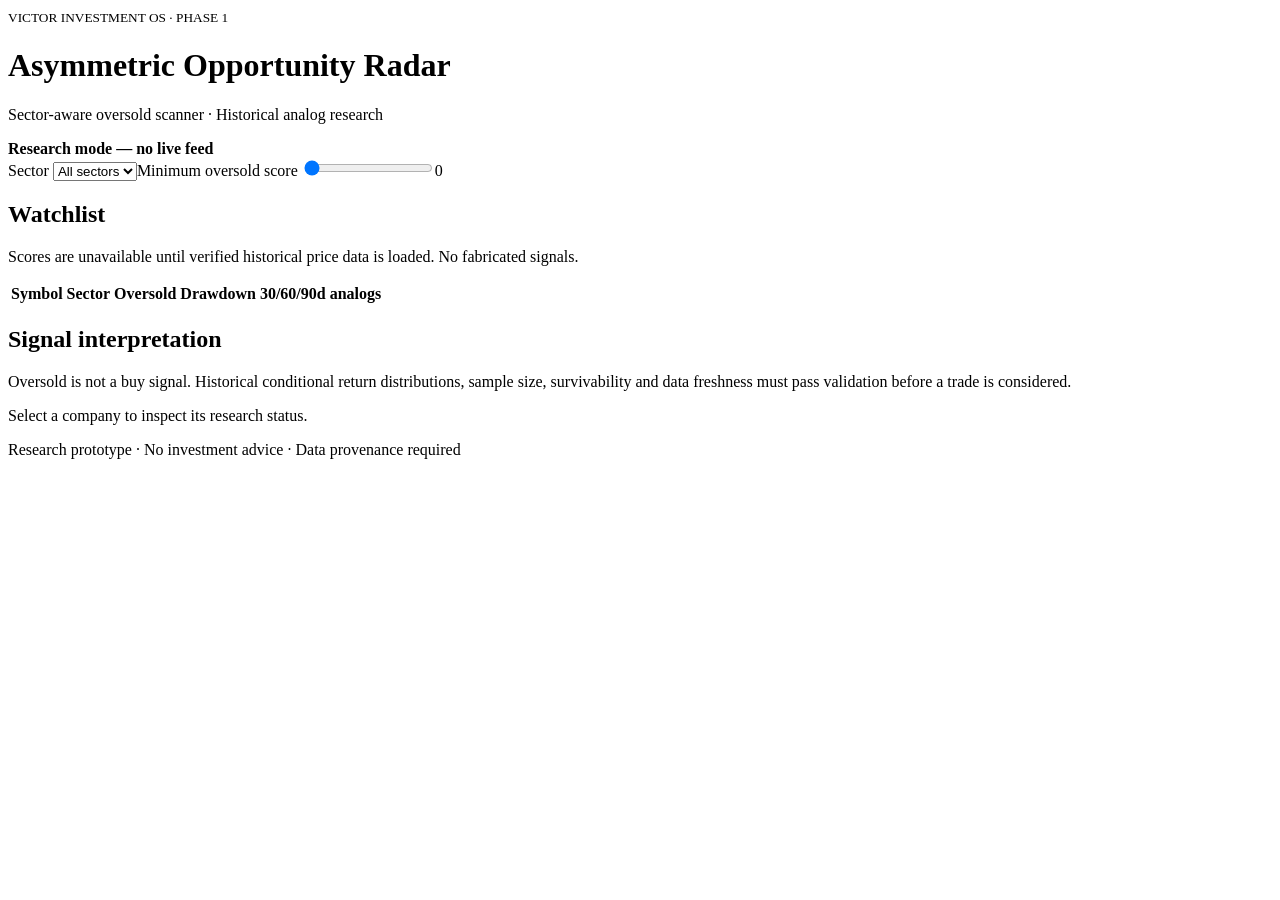
==== apps/asymmetric-opportunity/index.html @ 3dd9cea1 "feat(opportunity): add isolated phase 1 research prototype" ====
<!doctype html><html lang="zh-Hant"><head><meta charset="utf-8"><meta name="viewport" content="width=device-width,initial-scale=1"><title>Victor × Andre | Opportunity Radar</title><link rel="stylesheet" href="styles.css"></head><body><main><header><small>VICTOR INVESTMENT OS · PHASE 1</small><h1>Asymmetric Opportunity Radar</h1><p>Sector-aware oversold scanner · Historical analog research</p><strong id="status">Research mode — no live feed</strong></header><section class="controls"><label>Sector <select id="sector"><option value="all">All sectors</option></select></label><label>Minimum oversold score <input id="min" type="range" min="0" max="100" value="0"><output id="minValue">0</output></label></section><section><h2>Watchlist</h2><p class="muted">Scores are unavailable until verified historical price data is loaded. No fabricated signals.</p><div class="table"><table><thead><tr><th>Symbol</th><th>Sector</th><th>Oversold</th><th>Drawdown</th><th>30/60/90d analogs</th></tr></thead><tbody id="rows"></tbody></table></div></section><section><h2>Signal interpretation</h2><p>Oversold is not a buy signal. Historical conditional return distributions, sample size, survivability and data freshness must pass validation before a trade is considered.</p><p id="detail" class="muted">Select a company to inspect its research status.</p></section><footer>Research prototype · No investment advice · Data provenance required</footer></main><script src="app.js"></script></body></html>
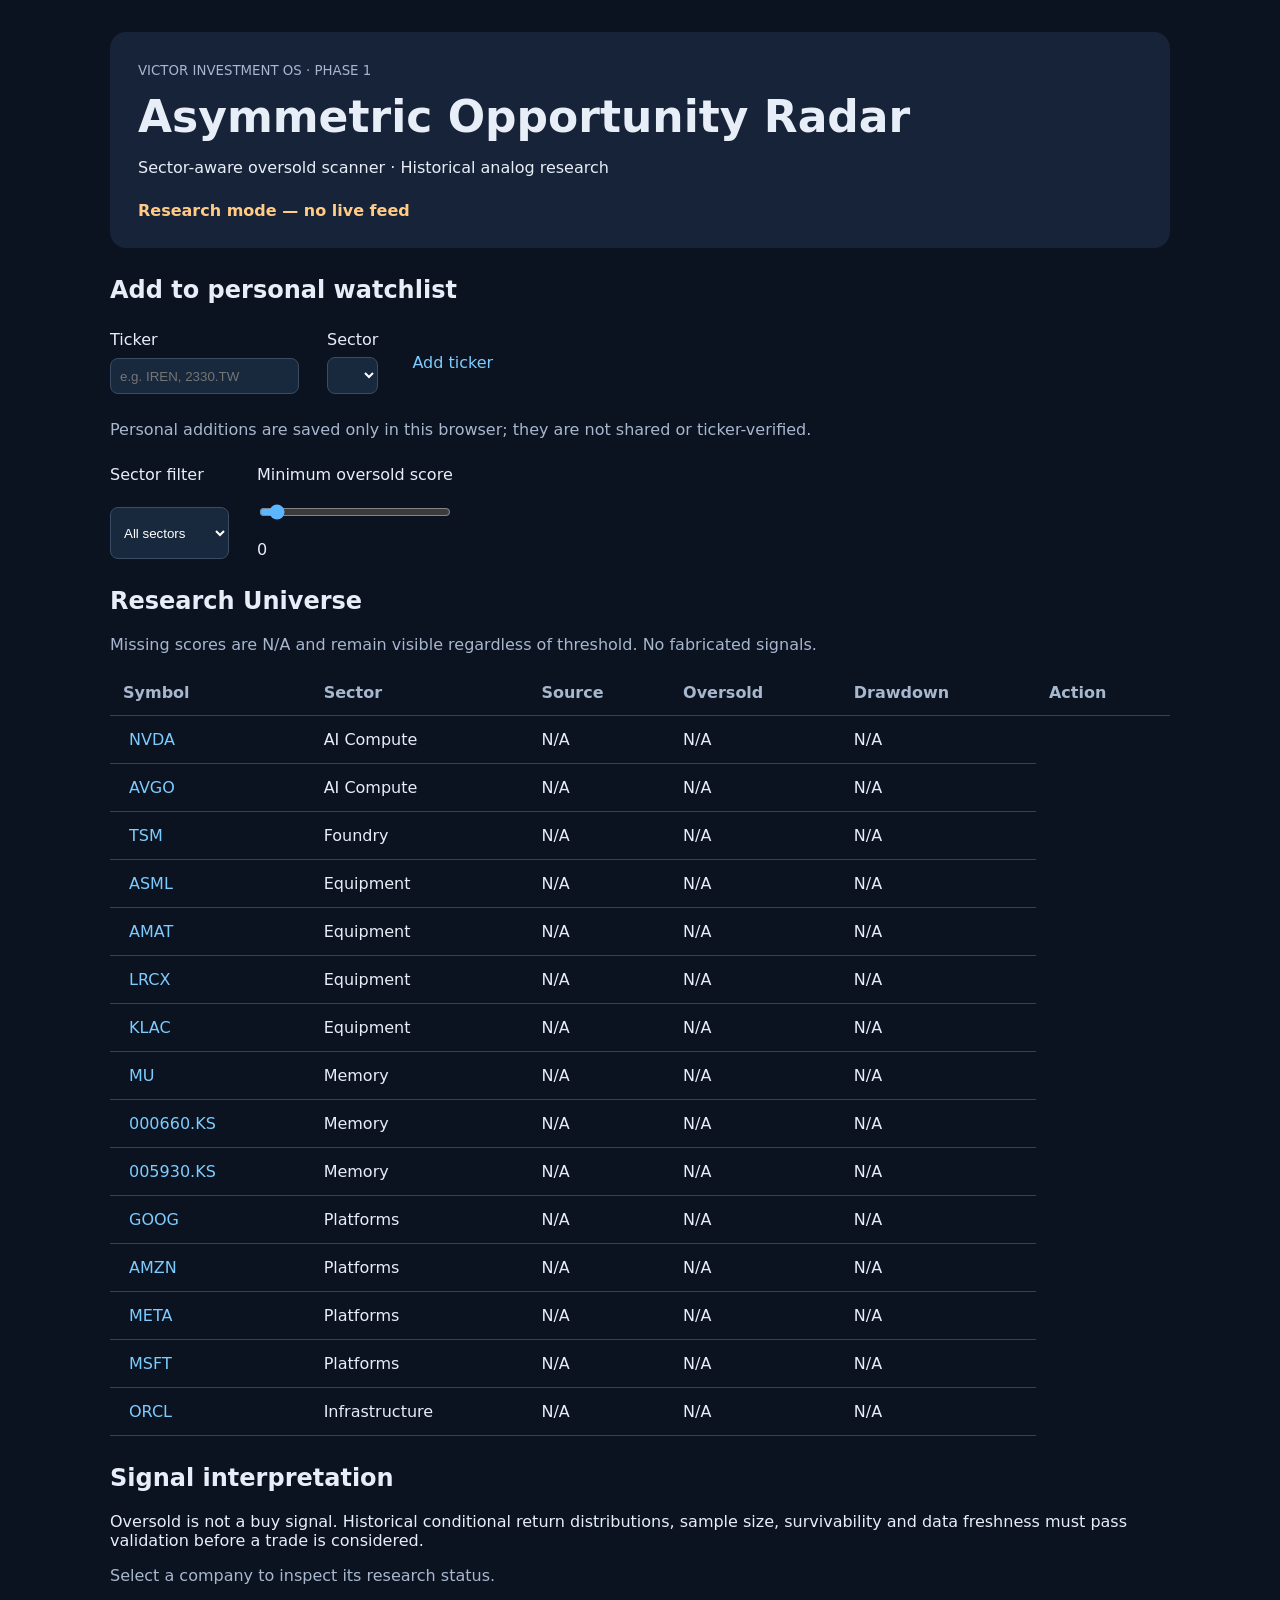
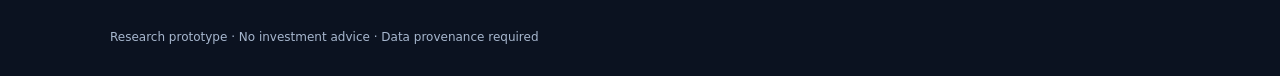
==== commit 5d71400b: "feat(opportunity): browser-local dynamic watchlist and sector filters" ====
--- a/apps/asymmetric-opportunity/index.html
+++ b/apps/asymmetric-opportunity/index.html
@@ -1 +1 @@
-<!doctype html><html lang="zh-Hant"><head><meta charset="utf-8"><meta name="viewport" content="width=device-width,initial-scale=1"><title>Victor × Andre | Opportunity Radar</title><link rel="stylesheet" href="styles.css"></head><body><main><header><small>VICTOR INVESTMENT OS · PHASE 1</small><h1>Asymmetric Opportunity Radar</h1><p>Sector-aware oversold scanner · Historical analog research</p><strong id="status">Research mode — no live feed</strong></header><section class="controls"><label>Sector <select id="sector"><option value="all">All sectors</option></select></label><label>Minimum oversold score <input id="min" type="range" min="0" max="100" value="0"><output id="minValue">0</output></label></section><section><h2>Watchlist</h2><p class="muted">Scores are unavailable until verified historical price data is loaded. No fabricated signals.</p><div class="table"><table><thead><tr><th>Symbol</th><th>Sector</th><th>Oversold</th><th>Drawdown</th><th>30/60/90d analogs</th></tr></thead><tbody id="rows"></tbody></table></div></section><section><h2>Signal interpretation</h2><p>Oversold is not a buy signal. Historical conditional return distributions, sample size, survivability and data freshness must pass validation before a trade is considered.</p><p id="detail" class="muted">Select a company to inspect its research status.</p></section><footer>Research prototype · No investment advice · Data provenance required</footer></main><script src="app.js"></script></body></html>+<!doctype html><html lang="zh-Hant"><head><meta charset="utf-8"><meta name="viewport" content="width=device-width,initial-scale=1"><title>Victor × Andre | Opportunity Radar</title><link rel="stylesheet" href="styles.css"></head><body><main><header><small>VICTOR INVESTMENT OS · PHASE 1</small><h1>Asymmetric Opportunity Radar</h1><p>Sector-aware oversold scanner · Historical analog research</p><strong id="status">Research mode — no live feed</strong></header><section><h2>Add to personal watchlist</h2><form id="addForm" class="controls"><label>Ticker <input id="ticker" required maxlength="18" placeholder="e.g. IREN, 2330.TW"></label><label>Sector <select id="newSector"></select></label><button type="submit">Add ticker</button></form><p id="feedback" class="muted">Personal additions are saved only in this browser; they are not shared or ticker-verified.</p></section><section class="controls"><label>Sector filter <select id="sector"><option value="all">All sectors</option></select></label><label>Minimum oversold score <input id="min" type="range" min="0" max="100" value="0"><output id="minValue">0</output></label></section><section><h2>Research Universe</h2><p class="muted">Missing scores are N/A and remain visible regardless of threshold. No fabricated signals.</p><div class="table"><table><thead><tr><th>Symbol</th><th>Sector</th><th>Source</th><th>Oversold</th><th>Drawdown</th><th>Action</th></tr></thead><tbody id="rows"></tbody></table></div></section><section><h2>Signal interpretation</h2><p>Oversold is not a buy signal. Historical conditional return distributions, sample size, survivability and data freshness must pass validation before a trade is considered.</p><p id="detail" class="muted">Select a company to inspect its research status.</p></section><footer>Research prototype · No investment advice · Data provenance required</footer></main><script src="app.js"></script></body></html>
--- a/apps/asymmetric-opportunity/styles.css
+++ b/apps/asymmetric-opportunity/styles.css
@@ -0,0 +1 @@
+:root{font-family:system-ui,-apple-system,sans-serif;color:#e8eef7;background:#0b1220}*{box-sizing:border-box}body{margin:0}main{max-width:1100px;margin:auto;padding:32px 20px}header{padding:28px;background:#162338;border-radius:16px}h1{font-size:clamp(28px,4vw,44px);margin:12px 0}small,.muted,footer{color:#a7b7ce}header strong{display:inline-block;color:#ffcb85;margin-top:8px}.controls{display:flex;flex-wrap:wrap;gap:28px;margin:26px 0}label{display:grid;gap:8px}select,input{accent-color:#5bb6ff;padding:9px;background:#18283d;color:white;border:1px solid #3a4d65;border-radius:8px}section{margin-top:28px}.table{overflow:auto}table{border-collapse:collapse;width:100%}th,td{padding:13px;text-align:left;border-bottom:1px solid #304158}th{color:#a7b7ce}button{color:#7dccff;background:none;border:0;cursor:pointer;font:inherit}button:hover{text-decoration:underline}footer{margin-top:45px;font-size:12px}
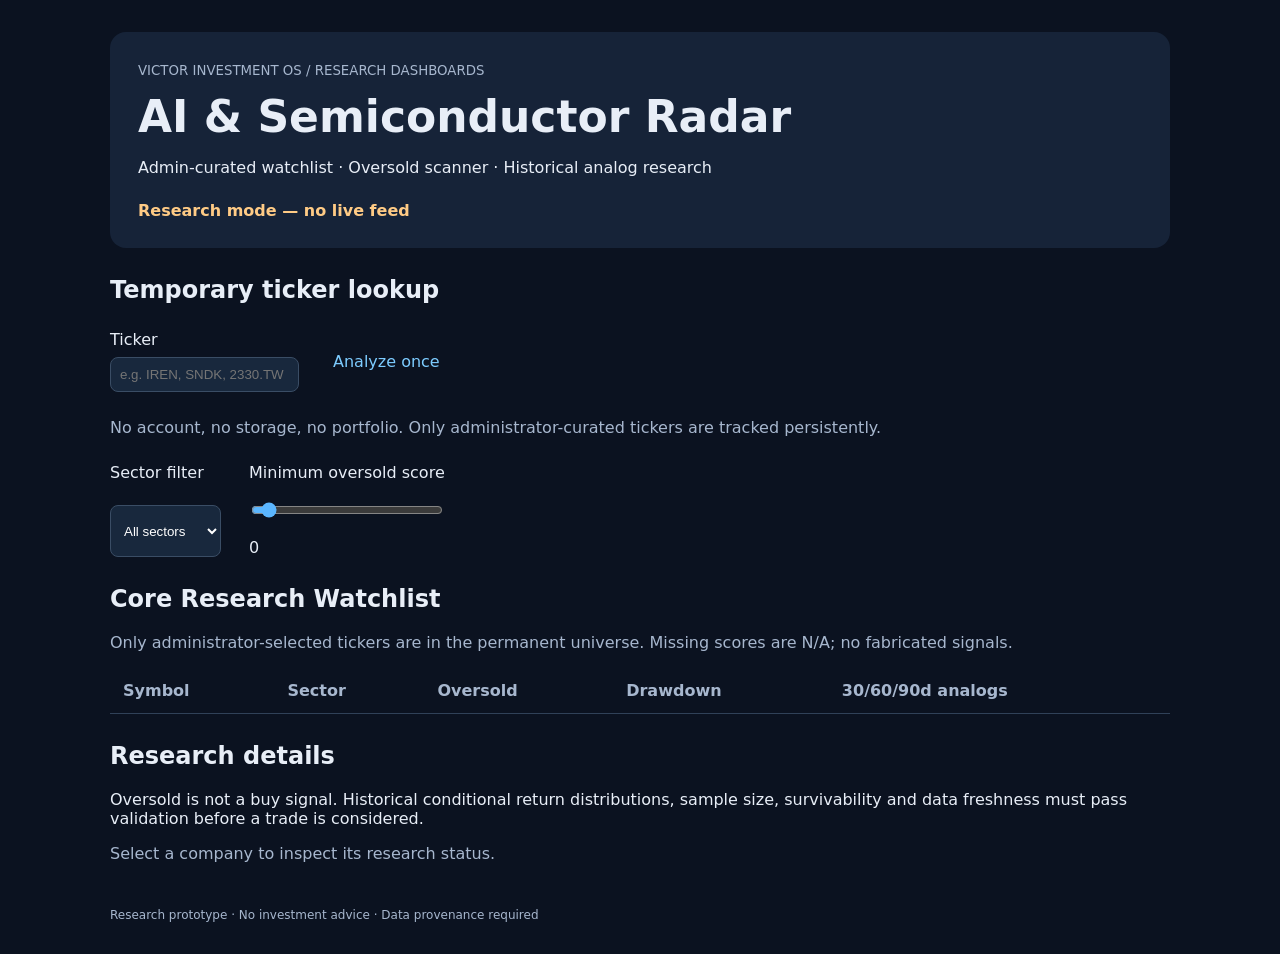
==== commit 06bda092: "refactor(opportunity): admin-curated universe and stateless temporary lookup" ====
--- a/apps/asymmetric-opportunity/index.html
+++ b/apps/asymmetric-opportunity/index.html
@@ -1 +1 @@
-<!doctype html><html lang="zh-Hant"><head><meta charset="utf-8"><meta name="viewport" content="width=device-width,initial-scale=1"><title>Victor × Andre | Opportunity Radar</title><link rel="stylesheet" href="styles.css"></head><body><main><header><small>VICTOR INVESTMENT OS · PHASE 1</small><h1>Asymmetric Opportunity Radar</h1><p>Sector-aware oversold scanner · Historical analog research</p><strong id="status">Research mode — no live feed</strong></header><section><h2>Add to personal watchlist</h2><form id="addForm" class="controls"><label>Ticker <input id="ticker" required maxlength="18" placeholder="e.g. IREN, 2330.TW"></label><label>Sector <select id="newSector"></select></label><button type="submit">Add ticker</button></form><p id="feedback" class="muted">Personal additions are saved only in this browser; they are not shared or ticker-verified.</p></section><section class="controls"><label>Sector filter <select id="sector"><option value="all">All sectors</option></select></label><label>Minimum oversold score <input id="min" type="range" min="0" max="100" value="0"><output id="minValue">0</output></label></section><section><h2>Research Universe</h2><p class="muted">Missing scores are N/A and remain visible regardless of threshold. No fabricated signals.</p><div class="table"><table><thead><tr><th>Symbol</th><th>Sector</th><th>Source</th><th>Oversold</th><th>Drawdown</th><th>Action</th></tr></thead><tbody id="rows"></tbody></table></div></section><section><h2>Signal interpretation</h2><p>Oversold is not a buy signal. Historical conditional return distributions, sample size, survivability and data freshness must pass validation before a trade is considered.</p><p id="detail" class="muted">Select a company to inspect its research status.</p></section><footer>Research prototype · No investment advice · Data provenance required</footer></main><script src="app.js"></script></body></html>+<!doctype html><html lang="zh-Hant"><head><meta charset="utf-8"><meta name="viewport" content="width=device-width,initial-scale=1"><title>Victor × Andre | AI & Semiconductor Radar</title><link rel="stylesheet" href="styles.css"></head><body><main><header><small>VICTOR INVESTMENT OS / RESEARCH DASHBOARDS</small><h1>AI & Semiconductor Radar</h1><p>Admin-curated watchlist · Oversold scanner · Historical analog research</p><strong id="status">Research mode — no live feed</strong></header><section><h2>Temporary ticker lookup</h2><form id="lookupForm" class="controls"><label>Ticker <input id="ticker" required maxlength="18" placeholder="e.g. IREN, SNDK, 2330.TW"></label><button type="submit">Analyze once</button></form><p id="feedback" class="muted">No account, no storage, no portfolio. Only administrator-curated tickers are tracked persistently.</p></section><section class="controls"><label>Sector filter <select id="sector"><option value="all">All sectors</option></select></label><label>Minimum oversold score <input id="min" type="range" min="0" max="100" value="0"><output id="minValue">0</output></label></section><section><h2>Core Research Watchlist</h2><p class="muted">Only administrator-selected tickers are in the permanent universe. Missing scores are N/A; no fabricated signals.</p><div class="table"><table><thead><tr><th>Symbol</th><th>Sector</th><th>Oversold</th><th>Drawdown</th><th>30/60/90d analogs</th></tr></thead><tbody id="rows"></tbody></table></div></section><section><h2>Research details</h2><p>Oversold is not a buy signal. Historical conditional return distributions, sample size, survivability and data freshness must pass validation before a trade is considered.</p><p id="detail" class="muted">Select a company to inspect its research status.</p></section><footer>Research prototype · No investment advice · Data provenance required</footer></main><script src="app.js"></script></body></html>
